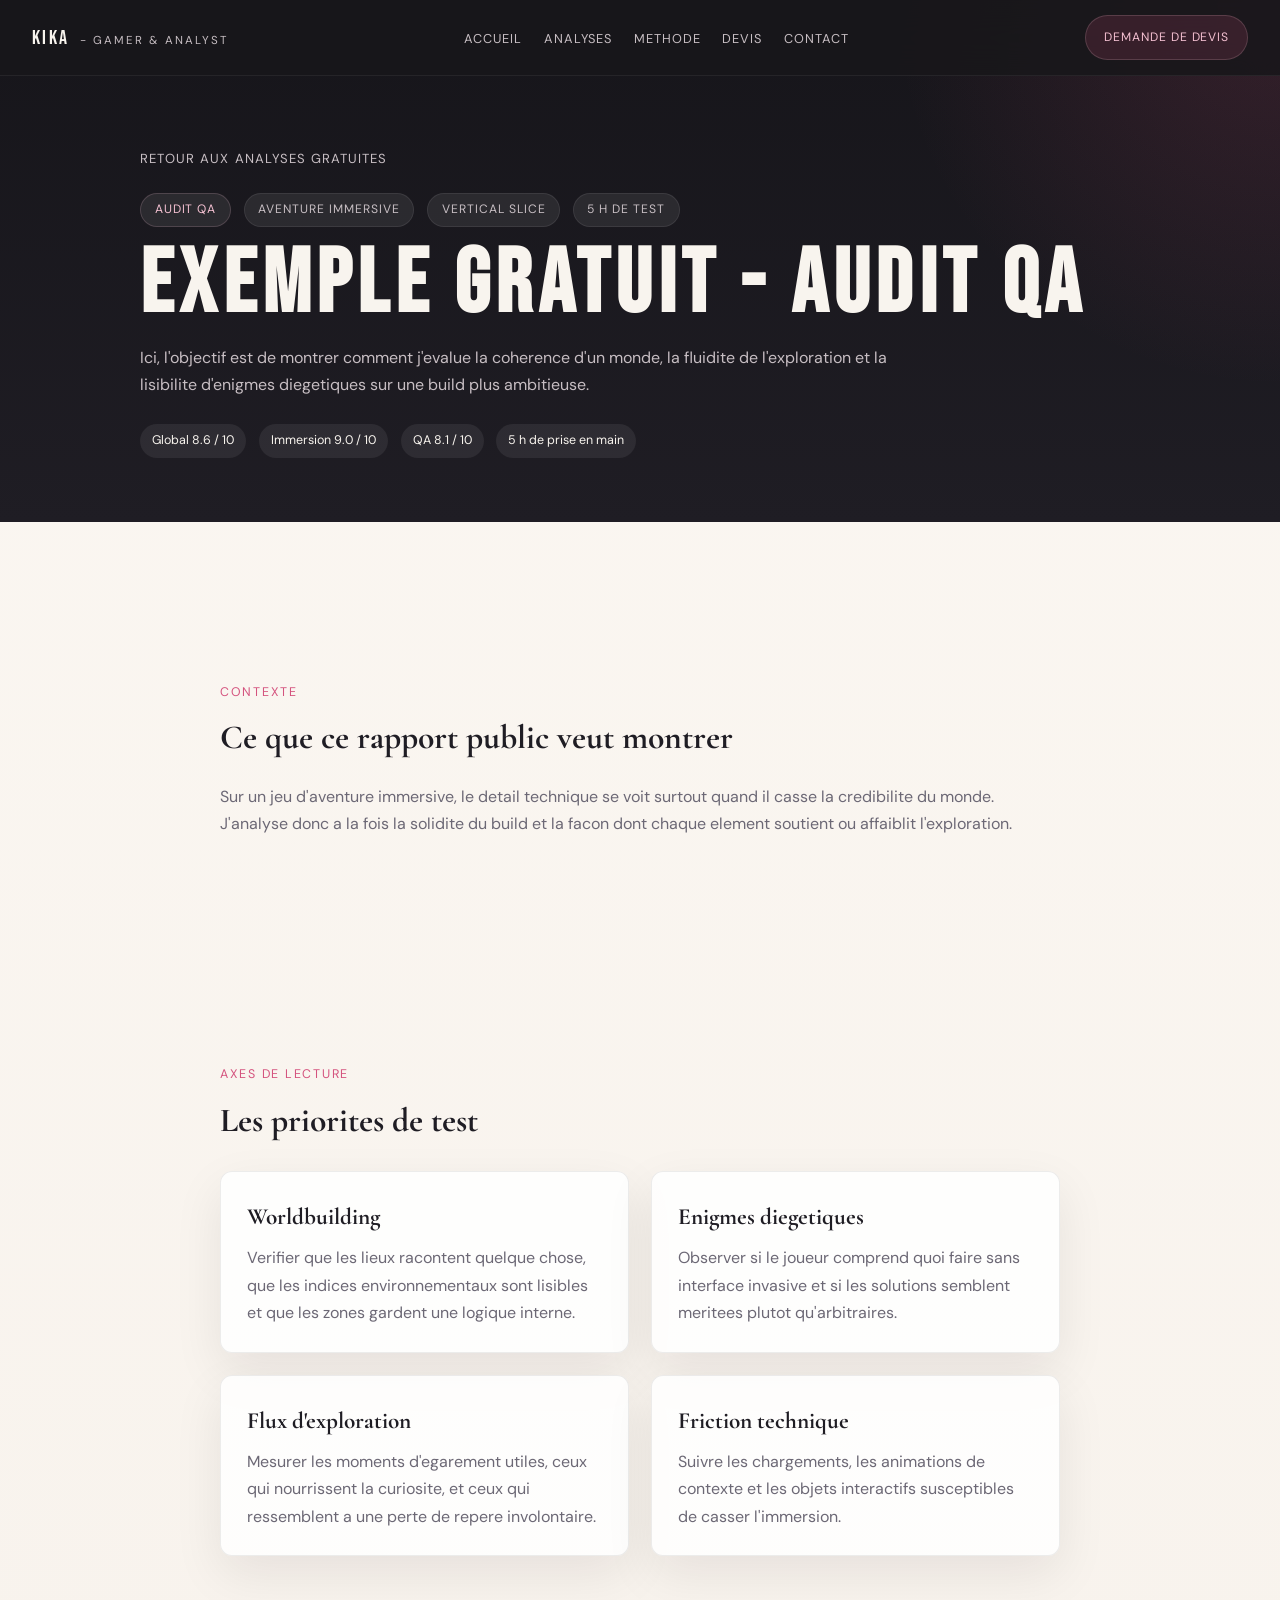
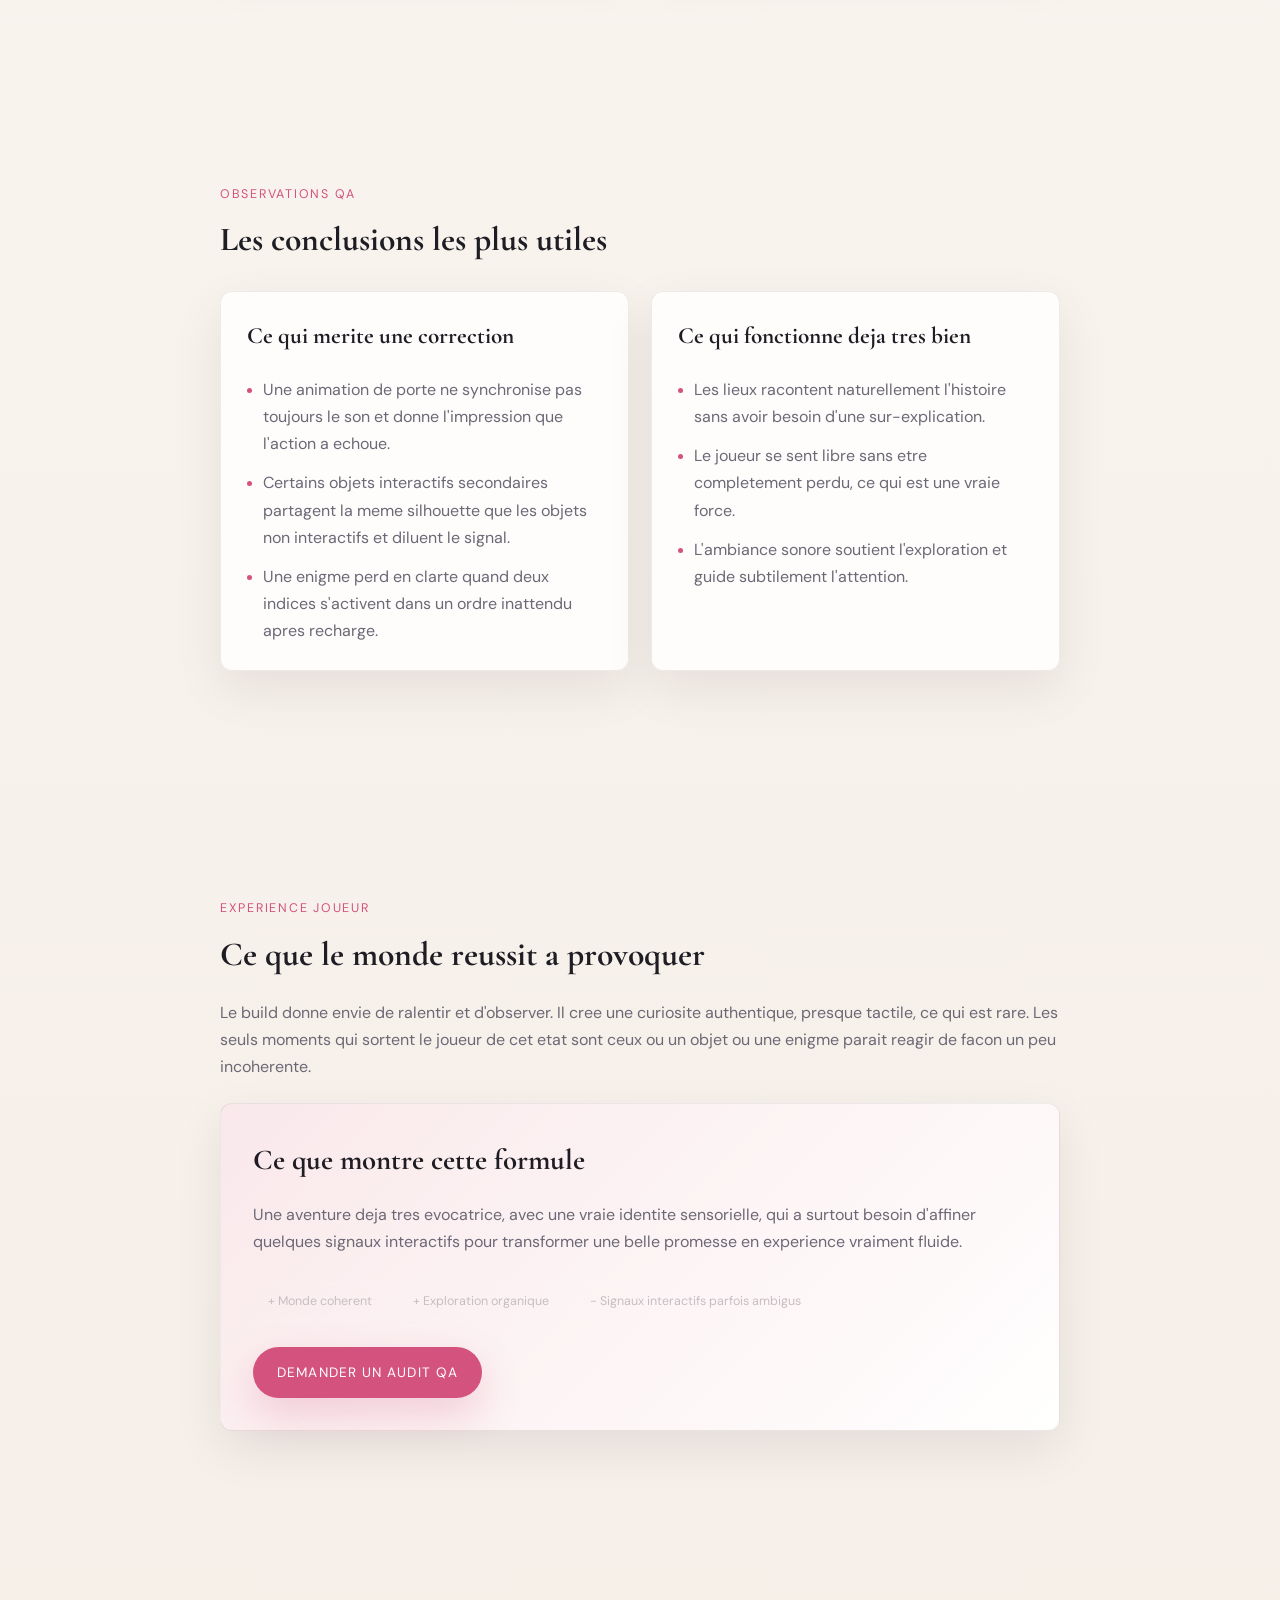
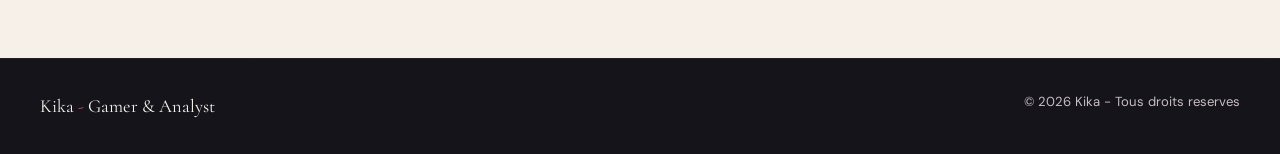
==== analyse-aventure-immersive.html @ bf18fa00 "Add files via upload" ====
<!DOCTYPE html>
<html lang="fr">
<head>
<meta charset="UTF-8" />
<meta name="viewport" content="width=device-width, initial-scale=1.0" />
<title>Exemple de rapport - Aventure immersive | Kika</title>
<link rel="preconnect" href="https://fonts.googleapis.com" />
<link rel="preconnect" href="https://fonts.gstatic.com" crossorigin />
<link href="https://fonts.googleapis.com/css2?family=Bebas+Neue&family=Cormorant+Garamond:wght@300;400;500;600&family=DM+Sans:wght@300;400;500;700&display=swap" rel="stylesheet" />
<link rel="stylesheet" href="styles.css" />
</head>
<body class="article-page">

<nav>
  <div class="nav-logo">Kika <span class="nav-sub">- Gamer &amp; Analyst</span></div>
  <ul class="nav-links">
    <li><a href="index.html#accueil">Accueil</a></li>
    <li><a href="index.html#analyses">Analyses</a></li>
    <li><a href="index.html#methode">Methode</a></li>
    <li><a href="devis.html">Devis</a></li>
    <li><a href="index.html#contact">Contact</a></li>
  </ul>
  <div class="nav-actions">
    <a href="devis.html?formule=audit" class="nav-button">Demande de devis</a>
  </div>
</nav>

<header class="article-header">
  <div class="article-header-inner">
    <a href="index.html#analyses" class="article-back">Retour aux analyses gratuites</a>
    <div class="article-meta-row">
      <span class="article-pill primary">Audit QA</span>
      <span class="article-pill">Aventure immersive</span>
      <span class="article-pill">Vertical slice</span>
      <span class="article-pill">5 h de test</span>
    </div>
    <h1>Exemple gratuit - audit QA</h1>
    <p>
      Ici, l'objectif est de montrer comment j'evalue la coherence d'un monde, la fluidite
      de l'exploration et la lisibilite d'enigmes diegetiques sur une build plus ambitieuse.
    </p>
    <div class="article-score-grid">
      <span class="article-score">Global 8.6 / 10</span>
      <span class="article-score">Immersion 9.0 / 10</span>
      <span class="article-score">QA 8.1 / 10</span>
      <span class="article-score">5 h de prise en main</span>
    </div>
  </div>
</header>

<main class="article-main">
  <section class="article-section">
    <p class="article-section-label">Contexte</p>
    <h2>Ce que ce rapport public veut montrer</h2>
    <p class="article-copy">
      Sur un jeu d'aventure immersive, le detail technique se voit surtout quand il casse
      la credibilite du monde. J'analyse donc a la fois la solidite du build et la facon
      dont chaque element soutient ou affaiblit l'exploration.
    </p>
  </section>

  <section class="article-section">
    <p class="article-section-label">Axes de lecture</p>
    <h2>Les priorites de test</h2>
    <div class="article-cards">
      <article class="article-panel">
        <h3>Worldbuilding</h3>
        <p>Verifier que les lieux racontent quelque chose, que les indices environnementaux sont lisibles et que les zones gardent une logique interne.</p>
      </article>
      <article class="article-panel">
        <h3>Enigmes diegetiques</h3>
        <p>Observer si le joueur comprend quoi faire sans interface invasive et si les solutions semblent meritees plutot qu'arbitraires.</p>
      </article>
      <article class="article-panel">
        <h3>Flux d'exploration</h3>
        <p>Mesurer les moments d'egarement utiles, ceux qui nourrissent la curiosite, et ceux qui ressemblent a une perte de repere involontaire.</p>
      </article>
      <article class="article-panel">
        <h3>Friction technique</h3>
        <p>Suivre les chargements, les animations de contexte et les objets interactifs susceptibles de casser l'immersion.</p>
      </article>
    </div>
  </section>

  <section class="article-section">
    <p class="article-section-label">Observations QA</p>
    <h2>Les conclusions les plus utiles</h2>
    <div class="article-columns">
      <article class="article-panel">
        <h3>Ce qui merite une correction</h3>
        <ul class="article-list">
          <li>Une animation de porte ne synchronise pas toujours le son et donne l'impression que l'action a echoue.</li>
          <li>Certains objets interactifs secondaires partagent la meme silhouette que les objets non interactifs et diluent le signal.</li>
          <li>Une enigme perd en clarte quand deux indices s'activent dans un ordre inattendu apres recharge.</li>
        </ul>
      </article>
      <article class="article-panel">
        <h3>Ce qui fonctionne deja tres bien</h3>
        <ul class="article-list">
          <li>Les lieux racontent naturellement l'histoire sans avoir besoin d'une sur-explication.</li>
          <li>Le joueur se sent libre sans etre completement perdu, ce qui est une vraie force.</li>
          <li>L'ambiance sonore soutient l'exploration et guide subtilement l'attention.</li>
        </ul>
      </article>
    </div>
  </section>

  <section class="article-section">
    <p class="article-section-label">Experience joueur</p>
    <h2>Ce que le monde reussit a provoquer</h2>
    <p class="article-copy">
      Le build donne envie de ralentir et d'observer. Il cree une curiosite authentique,
      presque tactile, ce qui est rare. Les seuls moments qui sortent le joueur de cet etat
      sont ceux ou un objet ou une enigme parait reagir de facon un peu incoherente.
    </p>
    <div class="article-final">
      <h3>Ce que montre cette formule</h3>
      <p class="article-copy">
        Une aventure deja tres evocatrice, avec une vraie identite sensorielle, qui a surtout
        besoin d'affiner quelques signaux interactifs pour transformer une belle promesse en
        experience vraiment fluide.
      </p>
      <div class="hero-tags article-cta">
        <span>+ Monde coherent</span>
        <span>+ Exploration organique</span>
        <span>- Signaux interactifs parfois ambigus</span>
      </div>
      <a href="devis.html?formule=audit" class="button button-primary article-cta">Demander un audit QA</a>
    </div>
  </section>
</main>

<footer>
  <div class="footer-name">Kika <span>-</span> Gamer &amp; Analyst</div>
  <div class="footer-copy">&copy; 2026 Kika - Tous droits reserves</div>
</footer>

</body>
</html>
---- styles.css ----
:root {
  --anthracite: #18171b;
  --anthracite-light: #232228;
  --anthracite-mid: #34323d;
  --rose: #d4537e;
  --rose-light: #f4c0d1;
  --rose-pale: #fbeaf0;
  --cream: #f8f4ee;
  --paper: #fffdfa;
  --text-main: #1f1d24;
  --text-muted: #6c6875;
  --text-on-dark: #f8f4ee;
  --text-muted-on-dark: #c7bec3;
  --border-soft: rgba(31, 29, 36, 0.08);
  --shadow-soft: 0 18px 50px rgba(20, 18, 24, 0.08);
  --shadow-strong: 0 22px 60px rgba(20, 18, 24, 0.16);
  --font-brand: "Bebas Neue", sans-serif;
  --font-display: "Cormorant Garamond", serif;
  --font-body: "DM Sans", sans-serif;
  --section-padding: 6rem 2.5rem;
  --container-width: 1100px;
  --radius: 12px;
}

* {
  box-sizing: border-box;
  margin: 0;
  padding: 0;
}

html {
  scroll-behavior: smooth;
}

body {
  font-family: var(--font-body);
  background: linear-gradient(180deg, #fcfaf7 0%, #f7f2eb 100%);
  color: var(--text-main);
  font-size: 16px;
  line-height: 1.7;
}

img {
  display: block;
  max-width: 100%;
}

section {
  padding: var(--section-padding);
  scroll-margin-top: 110px;
}

.container {
  max-width: var(--container-width);
  margin: 0 auto;
}

.section-dark {
  background:
    radial-gradient(circle at top right, rgba(212, 83, 126, 0.14), transparent 26%),
    linear-gradient(180deg, #17161b 0%, #1f1d24 100%);
}

.section-label {
  color: var(--rose);
  font-size: 0.78rem;
  letter-spacing: 0.16em;
  text-transform: uppercase;
  margin-bottom: 0.85rem;
}

.section-title {
  font-family: var(--font-display);
  font-size: clamp(2.4rem, 4vw, 3.4rem);
  font-weight: 400;
  line-height: 1.08;
  margin-bottom: 1.25rem;
}

.section-intro {
  max-width: 720px;
  color: var(--text-muted);
  margin-bottom: 3rem;
}

.section-dark .section-title,
.section-dark .section-intro {
  color: var(--text-on-dark);
}

.section-dark .section-intro {
  color: var(--text-muted-on-dark);
}

.button {
  display: inline-flex;
  align-items: center;
  justify-content: center;
  gap: 0.55rem;
  min-height: 48px;
  padding: 0.8rem 1.45rem;
  border-radius: 999px;
  border: 1px solid transparent;
  text-decoration: none;
  font-size: 0.85rem;
  letter-spacing: 0.08em;
  text-transform: uppercase;
  transition: transform 0.2s ease, box-shadow 0.2s ease, background 0.2s ease, border-color 0.2s ease, color 0.2s ease;
  cursor: pointer;
  font-family: inherit;
}

.button:hover {
  transform: translateY(-2px);
}

.button-primary {
  background: var(--rose);
  color: #fff;
  box-shadow: 0 16px 40px rgba(212, 83, 126, 0.24);
}

.button-primary:hover {
  background: #bf436b;
}

.button-secondary {
  border-color: rgba(212, 83, 126, 0.3);
  color: var(--rose);
  background: rgba(255, 255, 255, 0.74);
}

.button-secondary:hover {
  background: var(--rose-pale);
}

.section-dark .button-secondary {
  background: transparent;
  color: var(--rose-light);
  border-color: rgba(244, 192, 209, 0.26);
}

nav {
  position: fixed;
  inset: 0 0 auto 0;
  z-index: 100;
  height: 76px;
  padding: 0 2rem;
  display: flex;
  align-items: center;
  justify-content: space-between;
  gap: 1.5rem;
  background: rgba(24, 23, 27, 0.88);
  backdrop-filter: blur(18px);
  border-bottom: 1px solid rgba(255, 255, 255, 0.06);
}

.nav-logo {
  font-family: var(--font-brand);
  font-size: 1.25rem;
  letter-spacing: 0.12em;
  color: var(--text-on-dark);
  white-space: nowrap;
}

.nav-sub {
  font-family: var(--font-body);
  font-size: 0.72rem;
  letter-spacing: 0.18em;
  text-transform: uppercase;
  color: var(--text-muted-on-dark);
  margin-left: 0.3rem;
}

.nav-links {
  display: flex;
  align-items: center;
  gap: 1.35rem;
  list-style: none;
  flex-wrap: wrap;
}

.nav-links a {
  color: var(--text-muted-on-dark);
  text-decoration: none;
  font-size: 0.8rem;
  letter-spacing: 0.08em;
  text-transform: uppercase;
  transition: color 0.2s ease;
}

.nav-links a:hover {
  color: var(--rose-light);
}

.nav-actions {
  display: flex;
  align-items: center;
}

.nav-button {
  display: inline-flex;
  align-items: center;
  justify-content: center;
  min-height: 44px;
  padding: 0.7rem 1.1rem;
  border-radius: 999px;
  background: rgba(212, 83, 126, 0.16);
  border: 1px solid rgba(244, 192, 209, 0.18);
  color: var(--rose-light);
  text-decoration: none;
  font-size: 0.76rem;
  letter-spacing: 0.08em;
  text-transform: uppercase;
}

#accueil {
  min-height: 100vh;
  display: flex;
  align-items: center;
  position: relative;
  overflow: hidden;
  padding-top: 8rem;
  background:
    radial-gradient(circle at top right, rgba(212, 83, 126, 0.22), transparent 24%),
    radial-gradient(circle at left bottom, rgba(212, 83, 126, 0.1), transparent 24%),
    linear-gradient(180deg, #16151a 0%, #1f1d24 100%);
}

#accueil::before,
.page-hero::before {
  content: "";
  position: absolute;
  inset: auto auto -80px -80px;
  width: 240px;
  height: 240px;
  border-radius: 50%;
  background: radial-gradient(circle, rgba(212, 83, 126, 0.18), transparent 70%);
  pointer-events: none;
}

.hero-inner,
.page-hero-inner {
  width: 100%;
  max-width: var(--container-width);
  margin: 0 auto;
  position: relative;
  z-index: 1;
}

.hero-tag,
.page-kicker {
  display: inline-flex;
  align-items: center;
  gap: 0.5rem;
  border-radius: 999px;
  border: 1px solid rgba(244, 192, 209, 0.26);
  padding: 0.4rem 0.95rem;
  color: var(--rose-light);
  font-size: 0.76rem;
  letter-spacing: 0.14em;
  text-transform: uppercase;
}

.hero-title {
  margin-top: 1.35rem;
}

.hero-name {
  display: block;
  font-family: var(--font-brand);
  font-size: clamp(4.4rem, 11vw, 7.5rem);
  line-height: 0.92;
  letter-spacing: 0.08em;
  color: var(--text-on-dark);
}

.hero-subtitle {
  display: block;
  margin-top: 0.55rem;
  font-size: clamp(1.6rem, 3vw, 2.4rem);
  text-transform: uppercase;
  letter-spacing: 0.3em;
  color: var(--rose-light);
}

.hero-slash {
  color: var(--rose);
}

.hero-slogan {
  max-width: 700px;
  margin-top: 1.6rem;
  color: var(--text-muted-on-dark);
  font-size: 1.04rem;
}

.hero-actions,
.page-actions,
.contact-actions,
.form-actions {
  display: flex;
  flex-wrap: wrap;
  gap: 0.9rem;
  margin-top: 2rem;
}

.hero-tags {
  display: flex;
  flex-wrap: wrap;
  gap: 0.75rem;
  margin-top: 2.2rem;
}

.hero-tags span,
.criteria-pill,
.article-tag {
  display: inline-flex;
  align-items: center;
  min-height: 34px;
  padding: 0.35rem 0.85rem;
  border-radius: 999px;
  border: 1px solid rgba(255, 255, 255, 0.1);
  color: var(--text-muted-on-dark);
  font-size: 0.78rem;
}

.bio-block {
  margin-top: 4.5rem;
  padding-top: 2.5rem;
  border-top: 1px solid rgba(255, 255, 255, 0.08);
  display: grid;
  grid-template-columns: 280px minmax(0, 1fr);
  gap: 3rem;
  align-items: center;
}

.bio-label {
  color: var(--rose);
  text-transform: uppercase;
  font-size: 0.72rem;
  letter-spacing: 0.14em;
  margin-bottom: 1rem;
}

.bio-text {
  color: var(--text-muted-on-dark);
  font-size: 0.98rem;
}

.logo-container {
  display: flex;
  align-items: center;
}

.logo-circle {
  width: 220px;
  height: 220px;
  object-fit: cover;
  border-radius: 50%;
  border: 3px solid rgba(212, 83, 126, 0.7);
  box-shadow: 0 0 28px rgba(212, 83, 126, 0.32);
  transition: transform 0.3s ease, box-shadow 0.3s ease;
}

.logo-circle:hover {
  transform: scale(1.05);
  box-shadow: 0 0 34px rgba(212, 83, 126, 0.46);
}

.articles-grid,
.offers-grid,
.archive-grid,
.article-cards,
.article-columns,
.page-card-grid {
  display: grid;
  gap: 1.4rem;
}

.articles-grid,
.offers-grid,
.archive-grid,
.page-card-grid {
  grid-template-columns: repeat(3, minmax(0, 1fr));
}

.article-card,
.offer-card,
.archive-card,
.quote-panel,
.quote-summary,
.contact-card,
.page-card,
.article-panel,
.article-final {
  background: rgba(255, 255, 255, 0.84);
  border: 1px solid var(--border-soft);
  border-radius: var(--radius);
  box-shadow: var(--shadow-soft);
}

.article-card,
.offer-card,
.archive-card,
.page-card,
.article-panel,
.article-final,
.contact-card {
  padding: 1.6rem;
}

.article-card {
  position: relative;
  overflow: hidden;
  transition: transform 0.25s ease, box-shadow 0.25s ease, border-color 0.25s ease;
}

.article-card::before,
.archive-card::before {
  content: "";
  position: absolute;
  inset: 0 auto 0 0;
  width: 4px;
  background: linear-gradient(180deg, var(--rose), rgba(212, 83, 126, 0));
}

.article-card:hover,
.archive-card:hover {
  transform: translateY(-6px);
  box-shadow: var(--shadow-strong);
}

.article-topline,
.archive-topline {
  color: var(--text-muted);
  font-size: 0.74rem;
  letter-spacing: 0.1em;
  text-transform: uppercase;
}

.article-genre,
.archive-genre {
  color: var(--rose);
  font-size: 0.78rem;
  letter-spacing: 0.08em;
  text-transform: uppercase;
  margin-top: 0.9rem;
}

.article-title,
.archive-title,
.offer-name,
.page-card h3 {
  font-family: var(--font-display);
  font-size: 1.6rem;
  font-weight: 500;
  line-height: 1.18;
  margin-top: 0.45rem;
}

.article-desc,
.archive-card p,
.offer-sub,
.offer-features li,
.quote-step p,
.contact-card p,
.contact-list li,
.summary-text,
.summary-list li,
.article-copy,
.article-list li,
.article-panel p,
.page-card p {
  color: var(--text-muted);
}

.article-meta,
.archive-card-footer,
.page-stats,
.article-score-grid {
  display: flex;
  flex-wrap: wrap;
  gap: 0.8rem;
  margin-top: 1rem;
}

.article-meta span,
.archive-card-footer span,
.page-stat,
.article-score {
  display: inline-flex;
  align-items: center;
  min-height: 34px;
  padding: 0.3rem 0.75rem;
  border-radius: 999px;
  background: var(--rose-pale);
  color: var(--rose);
  font-size: 0.78rem;
}

.article-meta span:last-child,
.archive-card-footer span:last-child,
.page-stat:last-child {
  background: rgba(31, 29, 36, 0.06);
  color: var(--text-muted);
}

.article-link,
.archive-link,
.inline-link {
  display: inline-flex;
  align-items: center;
  gap: 0.45rem;
  margin-top: 1.3rem;
  text-decoration: none;
  color: var(--rose);
  font-size: 0.84rem;
  letter-spacing: 0.06em;
  text-transform: uppercase;
}

.archive-highlight {
  margin-top: 2rem;
  padding: 2rem;
  border-radius: calc(var(--radius) + 4px);
  display: flex;
  justify-content: space-between;
  gap: 1.5rem;
  align-items: center;
  background:
    linear-gradient(135deg, rgba(212, 83, 126, 0.12), rgba(255, 255, 255, 0.7)),
    var(--paper);
  border: 1px solid rgba(212, 83, 126, 0.14);
  box-shadow: var(--shadow-soft);
}

.archive-label {
  color: var(--rose);
  font-size: 0.78rem;
  letter-spacing: 0.16em;
  text-transform: uppercase;
  margin-bottom: 0.5rem;
}

.archive-highlight h3 {
  font-family: var(--font-display);
  font-size: 2rem;
  margin-bottom: 0.5rem;
}

.archive-highlight p {
  max-width: 680px;
  color: var(--text-muted);
}

.method-grid {
  display: grid;
  grid-template-columns: repeat(2, minmax(0, 1fr));
  gap: 1.4rem;
}

.method-card {
  padding: 1.6rem;
  border-radius: var(--radius);
  background: rgba(255, 255, 255, 0.05);
  border: 1px solid rgba(255, 255, 255, 0.08);
}

.method-num {
  font-family: var(--font-display);
  font-size: 3rem;
  line-height: 1;
  color: rgba(244, 192, 209, 0.28);
}

.method-card-title {
  color: var(--text-on-dark);
  font-size: 1rem;
  margin-top: 0.6rem;
  margin-bottom: 0.45rem;
}

.method-card-text {
  color: var(--text-muted-on-dark);
}

.method-criteria {
  margin-top: 2rem;
  padding-top: 2rem;
  border-top: 1px solid rgba(255, 255, 255, 0.08);
}

.method-criteria h3 {
  color: var(--rose);
  font-size: 0.78rem;
  letter-spacing: 0.16em;
  text-transform: uppercase;
  margin-bottom: 1rem;
}

.criteria-list {
  display: flex;
  flex-wrap: wrap;
  gap: 0.7rem;
}

.criteria-pill {
  color: var(--text-on-dark);
  background: rgba(255, 255, 255, 0.05);
}

.offer-card {
  display: flex;
  flex-direction: column;
  min-height: 100%;
  transition: transform 0.25s ease, box-shadow 0.25s ease, border-color 0.25s ease;
}

.offer-card.featured {
  border: 1px solid rgba(212, 83, 126, 0.4);
  box-shadow: var(--shadow-strong);
  position: relative;
}

.offer-card:hover {
  transform: translateY(-6px);
  box-shadow: var(--shadow-strong);
}

.offer-icon {
  width: 50px;
  height: 50px;
  border-radius: 14px;
  display: grid;
  place-items: center;
  background: var(--rose-pale);
  color: var(--rose);
  font-weight: 700;
  letter-spacing: 0.08em;
}

.offer-badge {
  position: absolute;
  top: -13px;
  left: 1.6rem;
  display: inline-flex;
  align-items: center;
  min-height: 30px;
  padding: 0.2rem 0.8rem;
  border-radius: 999px;
  background: var(--rose);
  color: #fff;
  font-size: 0.72rem;
  letter-spacing: 0.1em;
  text-transform: uppercase;
}

.offer-sub {
  margin-top: 0.4rem;
}

.offer-features {
  list-style: none;
  margin-top: 1.2rem;
  display: flex;
  flex-direction: column;
  gap: 0.75rem;
  flex: 1;
}

.offer-features li {
  position: relative;
  padding-left: 1rem;
}

.offer-features li::before {
  content: "";
  position: absolute;
  left: 0;
  top: 0.75rem;
  width: 5px;
  height: 5px;
  border-radius: 50%;
  background: var(--rose);
}

.offer-cta {
  margin-top: 1.6rem;
}

.offer-cta-outline {
  border: 1px solid var(--rose);
  color: var(--rose);
  background: transparent;
}

.offer-cta-filled {
  background: var(--rose);
  color: #fff;
}

.quote-layout {
  display: grid;
  grid-template-columns: minmax(0, 1.35fr) minmax(320px, 0.85fr);
  gap: 1.6rem;
  align-items: start;
}

.quote-panel {
  padding: 1.8rem;
}

.quote-process {
  margin-bottom: 2rem;
}

.quote-process-label {
  color: var(--rose-light);
  font-size: 0.76rem;
  letter-spacing: 0.16em;
  text-transform: uppercase;
  margin-bottom: 1rem;
}

.quote-steps {
  display: grid;
  gap: 0.9rem;
}

.quote-step {
  display: grid;
  grid-template-columns: 42px minmax(0, 1fr);
  gap: 1rem;
  padding: 1rem 1.1rem;
  border-radius: var(--radius);
  background: rgba(255, 255, 255, 0.05);
  border: 1px solid rgba(255, 255, 255, 0.08);
}

.quote-step span {
  width: 42px;
  height: 42px;
  border-radius: 50%;
  display: grid;
  place-items: center;
  background: rgba(212, 83, 126, 0.12);
  color: var(--rose-light);
  font-weight: 700;
}

.quote-step p {
  color: var(--text-muted-on-dark);
}

.form-grid {
  display: grid;
  grid-template-columns: repeat(2, minmax(0, 1fr));
  gap: 1rem;
}

.form-field {
  display: flex;
  flex-direction: column;
  gap: 0.5rem;
}

.form-field span {
  color: var(--text-on-dark);
  font-size: 0.84rem;
}

.form-field-full {
  grid-column: 1 / -1;
}

.quote-form input,
.quote-form select,
.quote-form textarea {
  min-height: 50px;
  border-radius: 12px;
  border: 1px solid rgba(255, 255, 255, 0.08);
  background: rgba(255, 255, 255, 0.06);
  color: var(--text-on-dark);
  padding: 0.85rem 1rem;
  font: inherit;
  outline: none;
  transition: border-color 0.2s ease, background 0.2s ease;
}

.quote-form input::placeholder,
.quote-form textarea::placeholder {
  color: rgba(255, 255, 255, 0.48);
}

.quote-form input:focus,
.quote-form select:focus,
.quote-form textarea:focus {
  border-color: rgba(244, 192, 209, 0.4);
  background: rgba(255, 255, 255, 0.08);
}

.quote-form textarea {
  min-height: 150px;
  resize: vertical;
}

.form-note,
.summary-disclaimer {
  margin-top: 1rem;
  color: var(--text-muted-on-dark);
  font-size: 0.84rem;
}

.quote-summary {
  padding: 1.8rem;
  position: sticky;
  top: 108px;
  background:
    linear-gradient(180deg, rgba(255, 255, 255, 0.96), rgba(255, 253, 250, 0.94)),
    var(--paper);
}

.summary-label {
  color: var(--rose);
  font-size: 0.78rem;
  letter-spacing: 0.16em;
  text-transform: uppercase;
}

.quote-summary h3 {
  font-family: var(--font-display);
  font-size: 2rem;
  margin-top: 0.6rem;
}

.summary-text {
  margin-top: 0.8rem;
}

.summary-metrics {
  display: grid;
  grid-template-columns: repeat(3, minmax(0, 1fr));
  gap: 0.8rem;
  margin-top: 1.4rem;
}

.summary-metric {
  padding: 0.9rem;
  border-radius: 14px;
  background: rgba(212, 83, 126, 0.08);
}

.summary-metric span {
  display: block;
  font-size: 0.72rem;
  letter-spacing: 0.08em;
  text-transform: uppercase;
  color: var(--text-muted);
}

.summary-metric strong {
  display: block;
  margin-top: 0.35rem;
  color: var(--text-main);
  line-height: 1.4;
}

.summary-list,
.contact-list,
.article-list {
  list-style: none;
  display: flex;
  flex-direction: column;
  gap: 0.75rem;
  margin-top: 1.2rem;
}

.summary-list li,
.contact-list li,
.article-list li {
  position: relative;
  padding-left: 1rem;
}

.summary-list li::before,
.contact-list li::before,
.article-list li::before {
  content: "";
  position: absolute;
  left: 0;
  top: 0.74rem;
  width: 5px;
  height: 5px;
  border-radius: 50%;
  background: var(--rose);
}

.summary-mail-link {
  display: inline-flex;
  margin-top: 1.4rem;
  color: var(--rose);
  text-decoration: none;
  font-size: 0.84rem;
  letter-spacing: 0.08em;
  text-transform: uppercase;
}

.status-message {
  min-height: 1.4rem;
  margin-top: 1rem;
  color: var(--rose);
  font-size: 0.84rem;
}

#contact {
  background: linear-gradient(180deg, rgba(255, 255, 255, 0.56), rgba(255, 255, 255, 0.12));
}

.contact-inner {
  display: grid;
  grid-template-columns: minmax(0, 0.85fr) minmax(0, 1fr);
  gap: 1.6rem;
  align-items: start;
}

.contact-info p,
.contact-card h3 {
  color: var(--text-main);
}

.contact-info strong {
  color: var(--text-main);
}

.contact-detail {
  display: grid;
  gap: 0.9rem;
  margin-top: 1.4rem;
}

.contact-item {
  display: grid;
  grid-template-columns: 112px minmax(0, 1fr);
  gap: 1rem;
  padding: 0.95rem 1.1rem;
  border-radius: var(--radius);
  background: rgba(255, 255, 255, 0.7);
  border: 1px solid var(--border-soft);
}

.contact-item-label {
  font-size: 0.76rem;
  letter-spacing: 0.12em;
  text-transform: uppercase;
  color: var(--rose);
}

.contact-item-value {
  color: var(--text-main);
}

.contact-form {
  display: grid;
  grid-template-columns: repeat(2, minmax(0, 1fr));
  gap: 1rem;
  padding: 1.6rem;
  background: rgba(255, 255, 255, 0.88);
  border: 1px solid var(--border-soft);
  border-radius: var(--radius);
  box-shadow: var(--shadow-soft);
}

.contact-field {
  display: flex;
  flex-direction: column;
  gap: 0.45rem;
}

.contact-field span {
  font-size: 0.8rem;
  letter-spacing: 0.08em;
  text-transform: uppercase;
  color: var(--text-muted);
}

.contact-field-full {
  grid-column: 1 / -1;
}

.contact-form input,
.contact-form textarea {
  width: 100%;
  min-height: 50px;
  padding: 0.85rem 1rem;
  border-radius: 12px;
  border: 1px solid rgba(31, 29, 36, 0.12);
  background: rgba(255, 255, 255, 0.92);
  color: var(--text-main);
  font: inherit;
  outline: none;
  transition: border-color 0.2s ease, box-shadow 0.2s ease;
}

.contact-form textarea {
  min-height: 150px;
  resize: vertical;
}

.contact-form input:focus,
.contact-form textarea:focus {
  border-color: rgba(212, 83, 126, 0.55);
  box-shadow: 0 0 0 4px rgba(212, 83, 126, 0.08);
}

.contact-note {
  grid-column: 1 / -1;
  min-height: 1.4rem;
  color: var(--rose);
  font-size: 0.84rem;
}

footer {
  display: flex;
  justify-content: space-between;
  gap: 1rem;
  padding: 2rem 2.5rem;
  background: #15141a;
  border-top: 1px solid rgba(255, 255, 255, 0.06);
}

.footer-name {
  color: var(--text-on-dark);
  font-family: var(--font-display);
  font-size: 1.15rem;
}

.footer-name span {
  color: var(--rose);
}

.footer-copy {
  color: var(--text-muted-on-dark);
  font-size: 0.82rem;
}

.page-hero {
  position: relative;
  padding: 9rem 2.5rem 4.5rem;
  overflow: hidden;
  background:
    radial-gradient(circle at top right, rgba(212, 83, 126, 0.16), transparent 26%),
    linear-gradient(180deg, #16151a 0%, #1f1d24 100%);
}

.page-title {
  font-family: var(--font-display);
  font-size: clamp(2.8rem, 5vw, 4.4rem);
  color: var(--text-on-dark);
  line-height: 1.02;
  margin-top: 1rem;
}

.page-intro {
  max-width: 760px;
  margin-top: 1rem;
  color: var(--text-muted-on-dark);
}

.page-stats {
  margin-top: 1.6rem;
}

.page-stat {
  background: rgba(255, 255, 255, 0.07);
  color: var(--text-on-dark);
}

.page-content {
  padding: 4.5rem 2.5rem 6rem;
}

.page-note {
  margin-top: 2rem;
  padding: 1.4rem 1.5rem;
  border-radius: var(--radius);
  background: rgba(212, 83, 126, 0.08);
  border: 1px solid rgba(212, 83, 126, 0.12);
  color: var(--text-main);
}

.page-card-grid {
  margin-top: 2rem;
}

.page-card h3 {
  margin-top: 0;
}

.article-page {
  background: linear-gradient(180deg, #fbf7f2 0%, #f5efe8 100%);
}

.article-header {
  padding: 9rem 2.5rem 4rem;
  position: relative;
  overflow: hidden;
  background:
    radial-gradient(circle at top right, rgba(212, 83, 126, 0.16), transparent 28%),
    linear-gradient(180deg, #16151a 0%, #1f1d24 100%);
}

.article-header-inner {
  max-width: 1000px;
  margin: 0 auto;
  position: relative;
  z-index: 1;
}

.article-back {
  display: inline-flex;
  align-items: center;
  margin-bottom: 1.4rem;
  color: var(--text-muted-on-dark);
  text-decoration: none;
  font-size: 0.82rem;
  letter-spacing: 0.08em;
  text-transform: uppercase;
}

.article-meta-row {
  display: flex;
  flex-wrap: wrap;
  gap: 0.8rem;
}

.article-pill {
  display: inline-flex;
  align-items: center;
  min-height: 34px;
  padding: 0.35rem 0.85rem;
  border-radius: 999px;
  background: rgba(255, 255, 255, 0.08);
  border: 1px solid rgba(255, 255, 255, 0.08);
  color: var(--text-muted-on-dark);
  font-size: 0.76rem;
  letter-spacing: 0.08em;
  text-transform: uppercase;
}

.article-pill.primary {
  color: var(--rose-light);
  border-color: rgba(244, 192, 209, 0.18);
}

.article-header h1 {
  margin-top: 1rem;
  font-family: var(--font-brand);
  font-size: clamp(3.3rem, 7vw, 5.6rem);
  letter-spacing: 0.07em;
  line-height: 0.95;
  color: var(--text-on-dark);
}

.article-header p {
  max-width: 760px;
  margin-top: 1rem;
  color: var(--text-muted-on-dark);
}

.article-score-grid {
  margin-top: 1.6rem;
}

.article-score {
  background: rgba(255, 255, 255, 0.07);
  color: var(--text-on-dark);
}

.article-main {
  max-width: 1000px;
  margin: 0 auto;
  padding: 4rem 2.5rem 6rem;
}

.article-section {
  margin-bottom: 2.2rem;
}

.article-section + .article-section {
  margin-top: 2.2rem;
}

.article-section-label {
  color: var(--rose);
  font-size: 0.78rem;
  letter-spacing: 0.14em;
  text-transform: uppercase;
}

.article-section h2 {
  font-family: var(--font-display);
  font-size: 2.1rem;
  margin-top: 0.4rem;
}

.article-copy {
  margin-top: 1rem;
}

.article-columns,
.article-cards {
  grid-template-columns: repeat(2, minmax(0, 1fr));
  margin-top: 1.4rem;
}

.article-panel h3 {
  font-family: var(--font-display);
  font-size: 1.45rem;
  margin-bottom: 0.45rem;
}

.article-panel strong {
  color: var(--text-main);
}

.article-final {
  margin-top: 1.4rem;
  padding: 2rem;
  background:
    linear-gradient(135deg, rgba(212, 83, 126, 0.12), rgba(255, 255, 255, 0.84)),
    var(--paper);
}

.article-final h3 {
  font-family: var(--font-display);
  font-size: 1.8rem;
}

.article-cta {
  margin-top: 1.8rem;
}

code {
  font-family: Consolas, monospace;
  font-size: 0.9em;
}

@media (max-width: 1080px) {
  nav {
    height: auto;
    padding: 1rem 1.4rem;
    align-items: flex-start;
    flex-wrap: wrap;
  }

  .nav-actions {
    width: 100%;
  }

  .nav-button {
    width: 100%;
  }

  #accueil,
  .page-hero,
  .article-header {
    padding-top: 11rem;
  }

  .articles-grid,
  .offers-grid,
  .archive-grid,
  .page-card-grid {
    grid-template-columns: repeat(2, minmax(0, 1fr));
  }

  .quote-layout,
  .contact-inner,
  .bio-block {
    grid-template-columns: 1fr;
  }

  .quote-summary {
    position: static;
  }
}

@media (max-width: 760px) {
  section,
  .page-content,
  .article-main {
    padding-left: 1.25rem;
    padding-right: 1.25rem;
  }

  #accueil,
  .page-hero,
  .article-header {
    padding-left: 1.25rem;
    padding-right: 1.25rem;
  }

  .articles-grid,
  .offers-grid,
  .archive-grid,
  .page-card-grid,
  .method-grid,
  .article-columns,
  .article-cards,
  .summary-metrics,
  .form-grid,
  .contact-form {
    grid-template-columns: 1fr;
  }

  .archive-highlight,
  footer {
    flex-direction: column;
    align-items: flex-start;
  }

  .contact-item {
    grid-template-columns: 1fr;
    gap: 0.45rem;
  }

  .logo-circle {
    width: 180px;
    height: 180px;
  }

  .hero-subtitle {
    letter-spacing: 0.15em;
  }
}
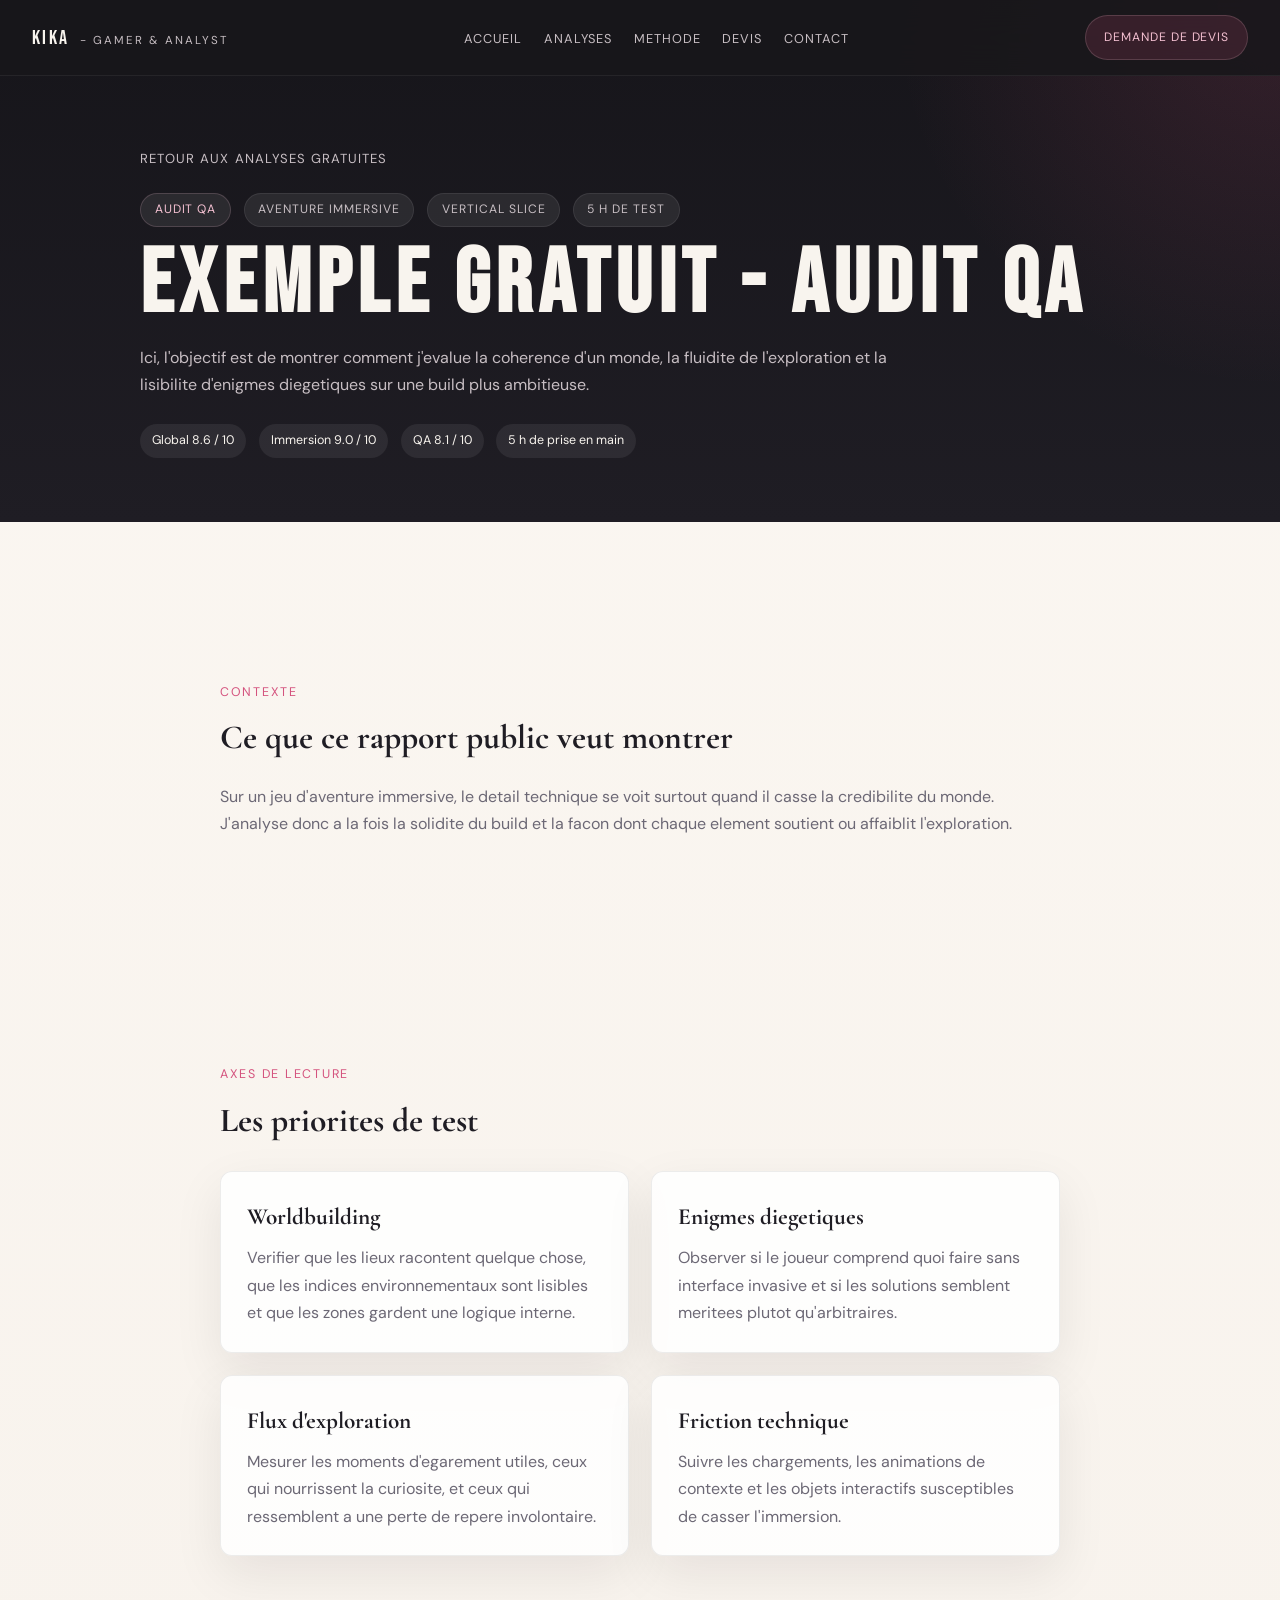
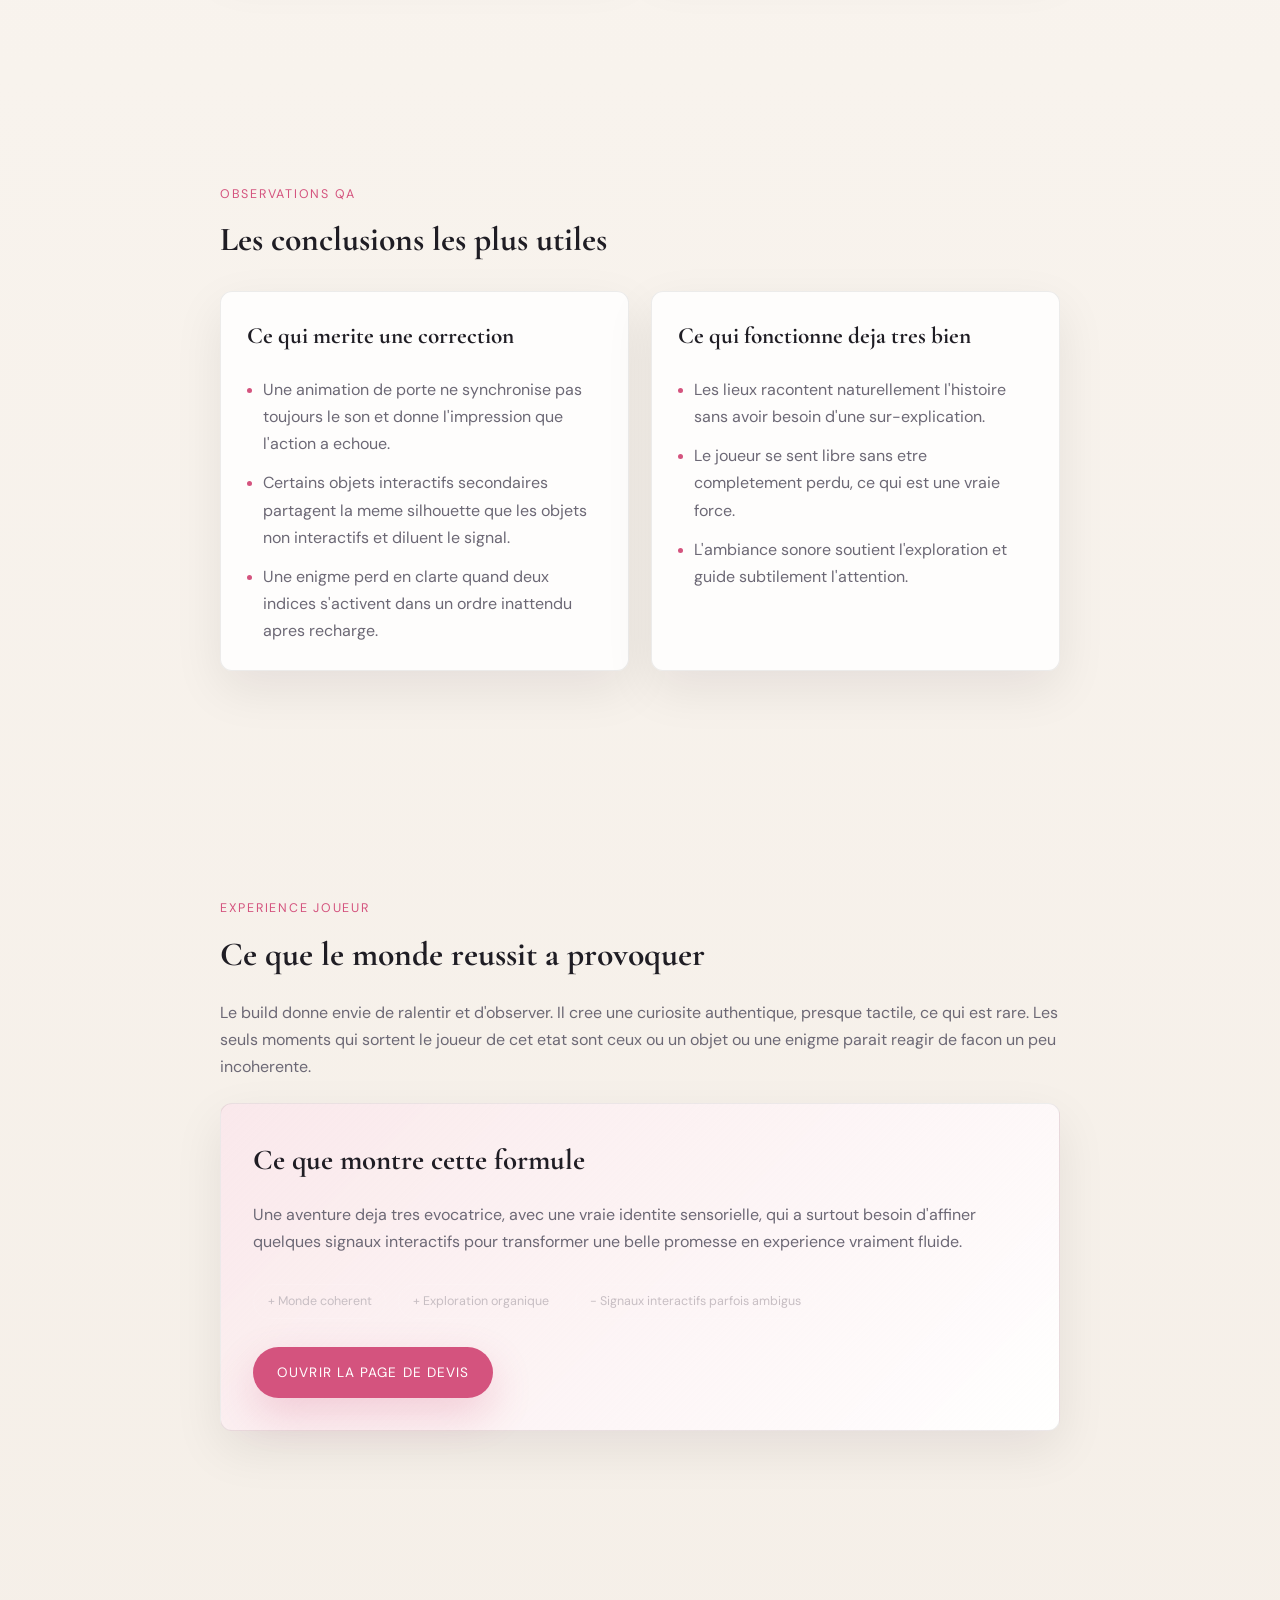
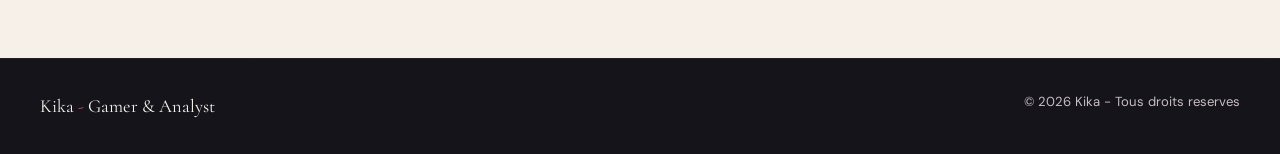
==== commit 1d0eb191: "modif devis" ====
--- a/analyse-aventure-immersive.html
+++ b/analyse-aventure-immersive.html
@@ -21,7 +21,7 @@
     <li><a href="index.html#contact">Contact</a></li>
   </ul>
   <div class="nav-actions">
-    <a href="devis.html?formule=audit" class="nav-button">Demande de devis</a>
+    <a href="devis.html" class="nav-button">Demande de devis</a>
   </div>
 </nav>
 
@@ -125,7 +125,7 @@
         <span>+ Exploration organique</span>
         <span>- Signaux interactifs parfois ambigus</span>
       </div>
-      <a href="devis.html?formule=audit" class="button button-primary article-cta">Demander un audit QA</a>
+      <a href="devis.html" class="button button-primary article-cta">Ouvrir la page de devis</a>
     </div>
   </section>
 </main>
--- a/styles.css
+++ b/styles.css
@@ -700,6 +700,23 @@
   color: #fff;
 }
 
+.offers-cta-bar {
+  margin-top: 1.5rem;
+  display: flex;
+  flex-direction: column;
+  gap: 0.75rem;
+}
+
+.offers-cta-button {
+  width: 100%;
+}
+
+.offers-cta-note {
+  text-align: center;
+  color: var(--text-muted);
+  font-size: 0.92rem;
+}
+
 .quote-layout {
   display: grid;
   grid-template-columns: minmax(0, 1.35fr) minmax(320px, 0.85fr);
@@ -913,8 +930,10 @@
   font-size: 0.84rem;
 }
 
-#contact {
-  background: linear-gradient(180deg, rgba(255, 255, 255, 0.56), rgba(255, 255, 255, 0.12));
+#contact.section-dark {
+  background:
+    radial-gradient(circle at top right, rgba(212, 83, 126, 0.14), transparent 26%),
+    linear-gradient(180deg, #17161b 0%, #1f1d24 100%);
 }
 
 .contact-inner {
@@ -926,11 +945,11 @@
 
 .contact-info p,
 .contact-card h3 {
-  color: var(--text-main);
+  color: var(--text-muted-on-dark);
 }
 
 .contact-info strong {
-  color: var(--text-main);
+  color: var(--text-on-dark);
 }
 
 .contact-detail {
@@ -945,8 +964,8 @@
   gap: 1rem;
   padding: 0.95rem 1.1rem;
   border-radius: var(--radius);
-  background: rgba(255, 255, 255, 0.7);
-  border: 1px solid var(--border-soft);
+  background: rgba(255, 255, 255, 0.05);
+  border: 1px solid rgba(255, 255, 255, 0.08);
 }
 
 .contact-item-label {
@@ -957,7 +976,7 @@
 }
 
 .contact-item-value {
-  color: var(--text-main);
+  color: var(--text-on-dark);
 }
 
 .contact-form {
@@ -965,10 +984,10 @@
   grid-template-columns: repeat(2, minmax(0, 1fr));
   gap: 1rem;
   padding: 1.6rem;
-  background: rgba(255, 255, 255, 0.88);
-  border: 1px solid var(--border-soft);
+  background: rgba(255, 255, 255, 0.05);
+  border: 1px solid rgba(255, 255, 255, 0.08);
   border-radius: var(--radius);
-  box-shadow: var(--shadow-soft);
+  box-shadow: none;
 }
 
 .contact-field {
@@ -981,7 +1000,7 @@
   font-size: 0.8rem;
   letter-spacing: 0.08em;
   text-transform: uppercase;
-  color: var(--text-muted);
+  color: var(--text-muted-on-dark);
 }
 
 .contact-field-full {
@@ -994,14 +1013,19 @@
   min-height: 50px;
   padding: 0.85rem 1rem;
   border-radius: 12px;
-  border: 1px solid rgba(31, 29, 36, 0.12);
-  background: rgba(255, 255, 255, 0.92);
-  color: var(--text-main);
+  border: 1px solid rgba(255, 255, 255, 0.08);
+  background: rgba(255, 255, 255, 0.06);
+  color: var(--text-on-dark);
   font: inherit;
   outline: none;
   transition: border-color 0.2s ease, box-shadow 0.2s ease;
 }
 
+.contact-form input::placeholder,
+.contact-form textarea::placeholder {
+  color: rgba(255, 255, 255, 0.48);
+}
+
 .contact-form textarea {
   min-height: 150px;
   resize: vertical;
@@ -1010,13 +1034,13 @@
 .contact-form input:focus,
 .contact-form textarea:focus {
   border-color: rgba(212, 83, 126, 0.55);
-  box-shadow: 0 0 0 4px rgba(212, 83, 126, 0.08);
+  box-shadow: 0 0 0 4px rgba(212, 83, 126, 0.12);
 }
 
 .contact-note {
   grid-column: 1 / -1;
   min-height: 1.4rem;
-  color: var(--rose);
+  color: var(--rose-light);
   font-size: 0.84rem;
 }
 
